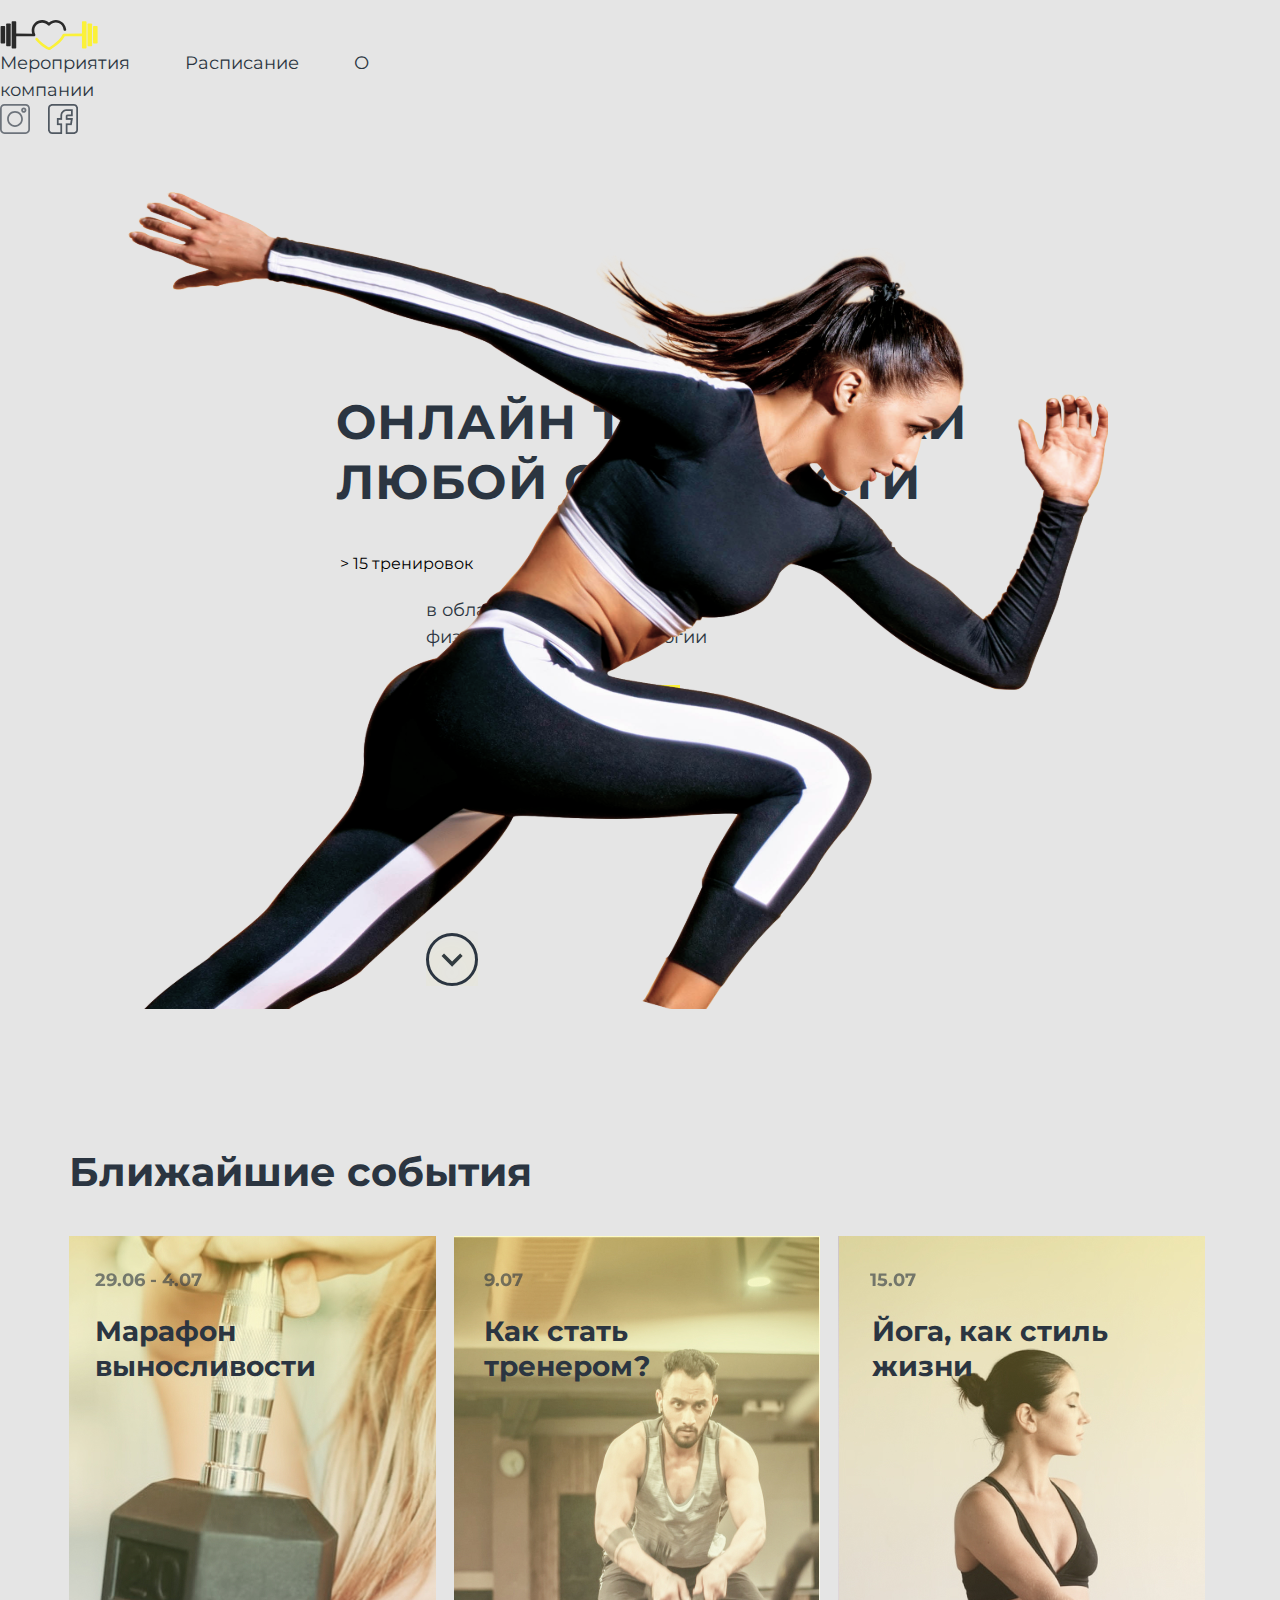
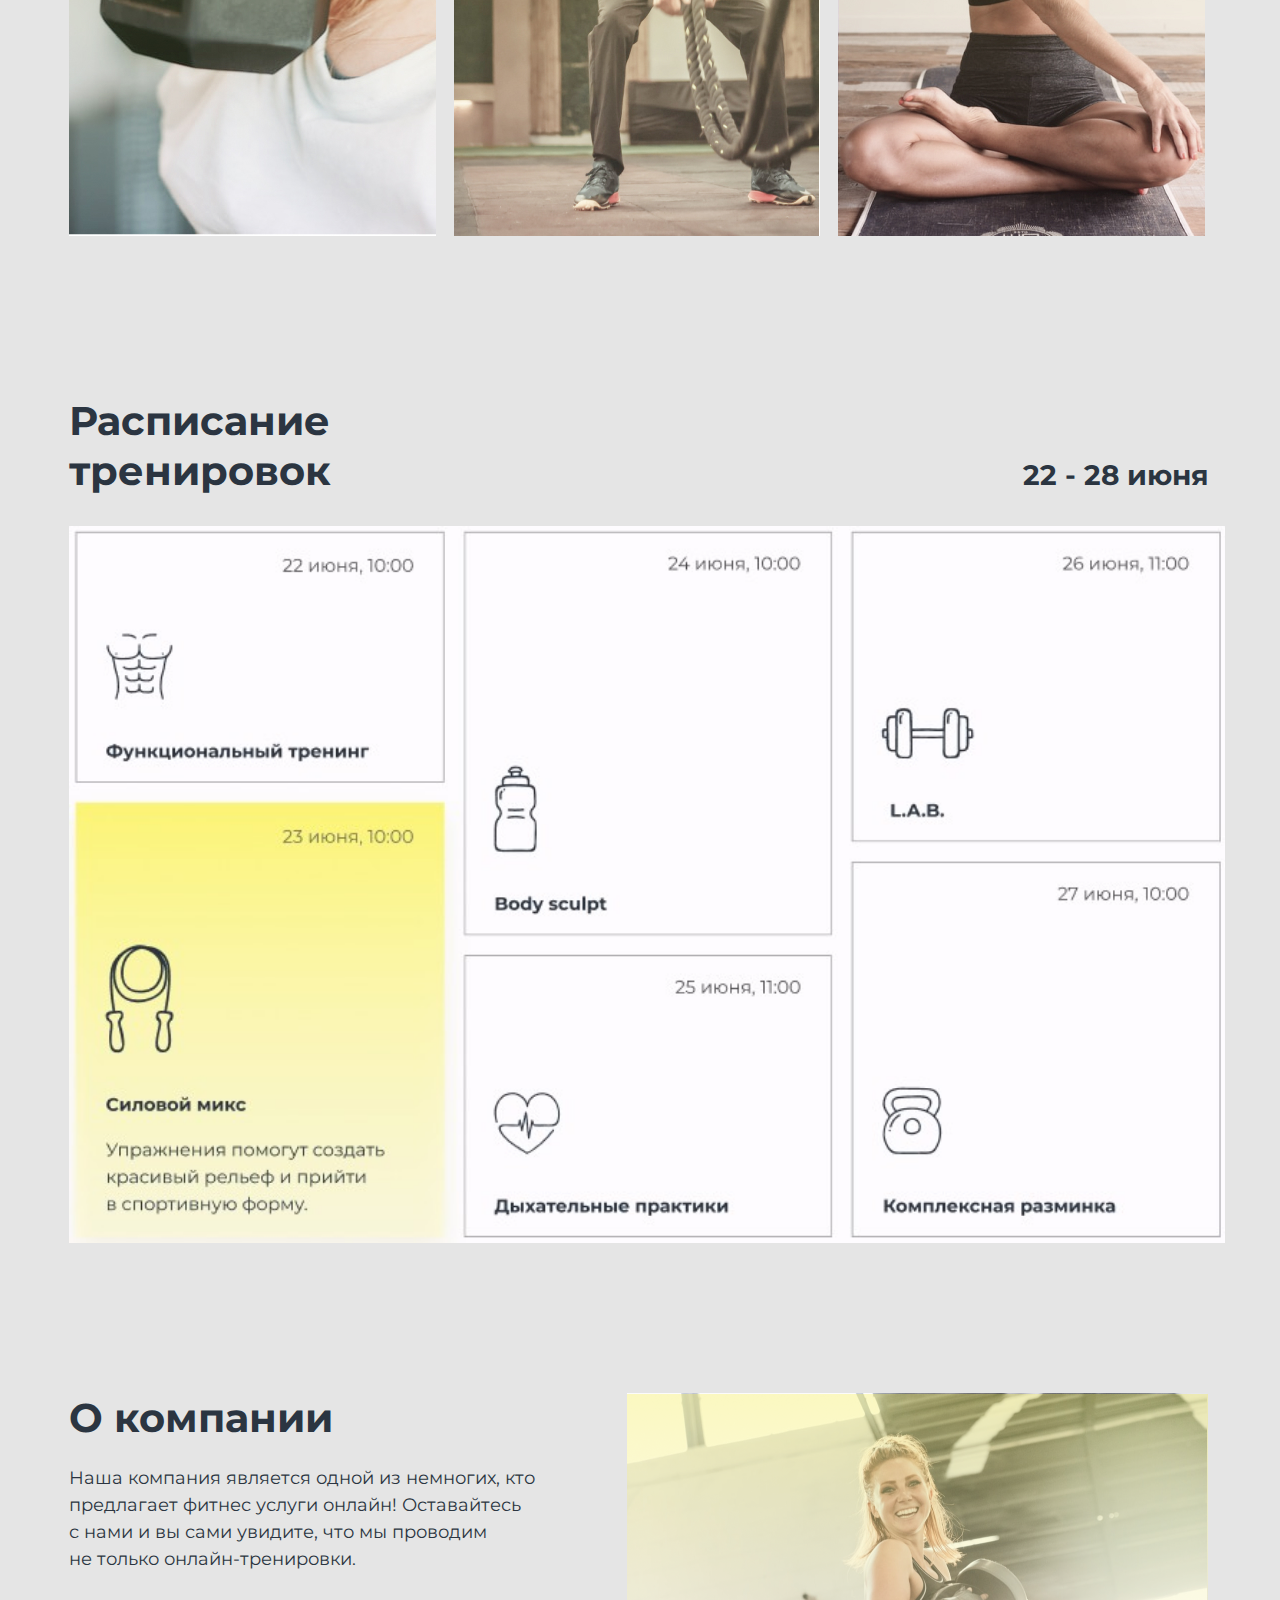
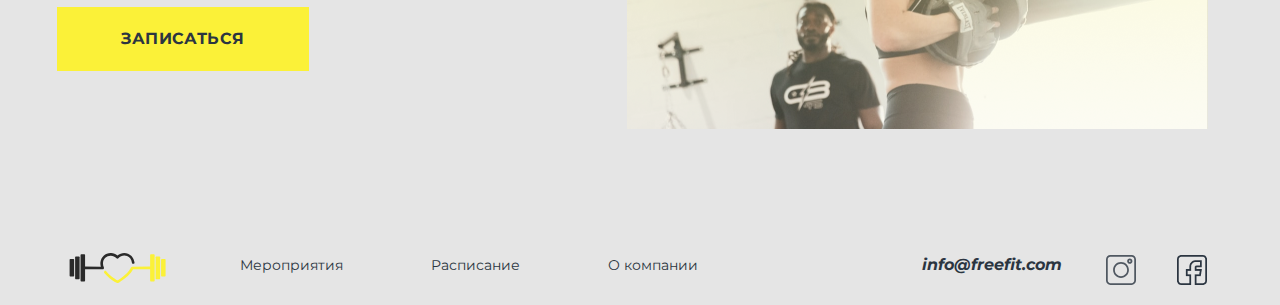
==== index.html @ d6d72d76 "html+css" ====
<!DOCTYPE html>
<html lang="ru">
	<head>
		<meta charset="UTF-8">
		<meta name="viewport" content="width=device-width, initial-scale=1.0">
		<title>Domashka 4</title>
		<link rel="stylesheet" href="css/style.css">
		<link rel="shortcut icon" href="img/icon.ico" type="image/x-icon">
	</head>

	<body>
		<!--HEADER-->
		<header class="header__menu menu">
			<span class="menu__logo logo-menu">
				<img src="img/logo.svg" alt="logo">
			</span>
			<span class="menu__list">
				<a href="#" class="menu__link">Мероприятия</a>
				<a href="#" class="menu__link">Расписание</a>
				<a href="#" class="menu__link">О компании</a>
				</ul>
			</span>
			<span class="menu__social">
				<a target="_blank" href="https://www.instagram.com/?hl=ru"><img src="img/IN.svg" alt="in"></a>
				<a target="_blank" href="https://ru-ru.facebook.com/"><img src="img/face.png" alt="face"></a>
			</span>
		</header>
		<!--MAIN-->
		<main class="main__body body">
			<section class="main__section">
				<div class="main__online">
					<h1>онлайн тренировки любой сложности</h1>
					<p class="main-p">> 15 тренировок</p>
					<p id="main_id">в области спортивной<br>физиологии и нутрициологии</p>
					<div class="main__button button">
						<a class="main__btn btn" href="https://zdrav29.ru/">Узнать подробнее</a>
					</div>
					<img class="arrow" src="img/arrow.svg" alt="arrow">
				</div>
				<div class="main__image">
					<img src="img/girl.svg" alt="girl">
				</div>
				</section>
				<section class="events">
					<div class="events__days days">
						<p>Ближайшие события</p>
					</div>
					<div class="events__spans">
						<span id="June">29.06 - 4.07</span>
						<span id="July">9.07</span>
						<span id="July_2">15.07</span>
					</div>
					<div class="events__spans2">
						<span id="marathon">Марафон выносливости</span>
						<span id="trainer">Как стать тренером?</span>
						<span id="yoga">Йога, как стиль жизни</span>
					</div>
					<div class="events__images">
						<img class="img1" src="img/Image1.jpg" alt="Image1">
						<img class="img2" src="img/Image2.jpg" alt="Image2">
						<img class="img3" src="img/Image3.jpg" alt="Image3">
					</div>
				</section>
				<section class="timetable">
					<span class="timetable__workouts">Расписание тренировок</span>
					<span>22 - 28 июня</span>
					<img  src="img/foto.jpg" alt="foto">
				</section>
				<section class="company">
					<div class="company__days days">
						<p>О компании</p>
					</div>
					<p id="organization">
						Наша компания является одной из немногих, кто предлагает фитнес услуги онлайн! Оставайтесь<br>с нами и вы сами увидите, что мы проводим<br>не только онлайн-тренировки.
					</p>
					<div class="company__button button">
						<a class="company__btn btn" href="https://zdrav29.ru/">Записаться</a>
					</div>
					<img src="img/Image4.png" alt="Image4">
				</section>
		</main>
		<!--FOOTER-->
		<footer class="footer">
			<header class="footer__menu">
				<span	span class="footer__logo">
					<img src="img/logo.svg" alt="logo">
				</span>
			<span class="footer__list">
				<a href="#" class="menu__link">Мероприятия</a>
				<a href="#" class="menu__link">Расписание</a>
				<a href="#" class="menu__link">О компании</a>
				</ul>
			</span>
			<address>info@freefit.com</address>
			<span class="footer__social">
				<a target="_blank" href="https://www.instagram.com/?hl=ru"><img src="img/IN.svg" alt="in"></a>
				<a target="_blank" href="https://ru-ru.facebook.com/"><img src="img/face.png" alt="face"></a>
			</span>

		</footer>
	</body>
</html>
---- css/style.css ----
/* ШРИФТЫ */
@import url("https://fonts.googleapis.com/css2?family=Montserrat:wght@400;700&display=swap");

/*ОБНУЛЯЮЩИЙ СТИЛь*/
*,
*::before,
*::after {
	margin: 0;
	padding: 0;
	border: 0;
}
li {
	list-style: none;
}
a,
a :visited {
	text-decoration: none;
}
a :hover {
	text-decoration: none;
}
h1,
h2,
h3,
h4,
h5,
h6 {
	font-weight: inherit;
	font-size: inherit;
}
img {
	vertical-align: top;
}

/*ДОМАШНЯЯ РАБОТА №4*/
body {
	font-family: "Montserrat", sans-serif;
	max-width: 1820px;
	margin: 0 auto;
	background-color: #E5E5E5;
}

/* =========================HEADER========================= */
.header__menu {
	margin-top: 20px;
}
.menu {
	margin-bottom: 258px;
}
.menu__logo {
	display: inline-block;
}
.logo-menu img {
	margin-right: 234px;
}
.menu__list {
	max-width: 522px;
	display: inline-block;
	margin-right: 866px;
	font-size: 18px;
	line-height: 150%;
	color: #2b3541;
}
.menu__list a {
	font-size: 18px;
	line-height: 150%;
	color: #2b3541;
	margin-right: 50px;
}
.menu__link {
}
.menu__social a {
	display: inline-block;
	margin-right: 14px;
}
.menu__social img {
	width: 30px;
	opacity: 0.8;
}

/* ===========================MAIN========================= */

.main__section {
	margin-bottom: 138px;
}

.main__body {
	margin: 0 auto;
}
h1 {
	width: 676px;
	font-weight: 700;
	font-size: 48px;
	line-height: 125%;
	letter-spacing: 0.03em;
	text-transform: uppercase;
	color: #2b3541;
	padding-left: 336px;
	margin-bottom: 42px;
	display: inline-block;

}
.main__text p{
	font-size: 40px;
	line-height: 125%;
	color: #2b3541;
}
.main-p {
	padding-left: 340px;
	margin-bottom: 24px;
}
#main_id{
	display: inline-block;
	font-size: 18px;
	margin-bottom: 34px;
	line-height: 150%;
	color: #2B3541;
	padding-left: 426px;
}
.button {
	text-align: center;
	width: 252px;
	margin: 0px 0px 182px 428px;
	padding: 20px 0px;
	background: #FBF138;
}
.btn {
	font-weight: 700;
	line-height: 150%;
	letter-spacing: 0.03em;
	text-transform: uppercase;
	color: #2B3541;
}
.arrow {
	margin-left: 426px;
}

.main__image {
	margin: -794px 172px 0px 0px;
	text-align: right;
}
/* ----------------------------------------------------------------------- */
.events {
	max-width: 1143px;
	margin: 0 auto;
	margin-bottom: 160px;
}
.days {
	font-weight: 700;
	font-size: 40px;
	margin-bottom: 70px;
	line-height: 125%;
	color: #2B3541;
	text-align: left;
}
.events__spans {
	font-weight: 700;
	font-size: 18px;
	margin-bottom: 20px;
	line-height: 150%;
	color: #2B3541;
	opacity: 0.6;
}
#June{
	display: inline-block;
	padding-left: 26px;
	margin-right: 277px;
}
#July{
	display: inline-block;
	margin-right: 342px;
}
#July_2{
	display: inline-block;
}
.events__spans2 {
	position: relative;
	z-index: 2;
	font-weight: 700;
	font-size: 28px;
	line-height: 125%;
	color: #2B3541;
}
#marathon{
	display: inline-block;
	width: 260px;
	padding-left: 26px;
	margin-right: 121px;

}
#trainer{
	display: inline-block;
	width: 259px;
	margin-right: 121px;
}
#yoga{
	display: inline-block;
	width: 260px;
}

.events__images {
	margin-top: -148px;
}
.img1 {
	margin-right: 14px;
}
.img2 {
		margin-right: 14px;
}
.img3 {
	
}

/* --------------------------------------------------------- */
.timetable {
	max-width: 1143px;
	margin: 0 auto;
	margin-bottom: 150px;
}
.timetable__workouts {
	display: inline-block;
	margin-right: 594px;
	margin-bottom: 30px;
	width: 356px;
	font-weight: 700;
	font-size: 40px;
	line-height: 125%;
	color: #2B3541;
}
.timetable__workouts + span {
	font-weight: bold;
	font-size: 28px;
	line-height: 125%;
	color: #2B3541;
}
.timetable img {
	width: 1156px;
	text-align: center;
}
/* --------------------------------------------------------- */

.company {
	max-width: 1142px;
	margin: 0 auto;
}
#organization {
	width: 488px;
	margin-top: -48px;
	margin-bottom: 34px;
	font-size: 18px;
	line-height: 150%;
	color: #2B3541;
}
.company__button {
	display: inline-block;
	margin-left: -12px;
}
.company img {
	display: inline-block;
	text-align: right;
	margin-left: 314px;
	margin-top: -214px;
}

/* =========================FOOTER========================= */
.footer {
	max-width: 1142px;
	margin: 0 auto;
	margin-bottom: 20px;
}
.footer__logo img {
	width: 97px;
	margin-right: 50px;
	margin-right: 70px;
}
.footer__list a {
	display: inline-block;
	font-size: 14px;
	line-height: 150%;
	color: #2B3541;
	margin-right: 84px;
}
.footer__list {
	margin-right: 136px;
}
.footer address {
	display: inline-block;
	font-weight: 700;
	line-height: 150%;
	color: #2B3541;
}
.footer__social a {
	display: inline-block;
	width: 27px;
	margin-left: 40px;
}
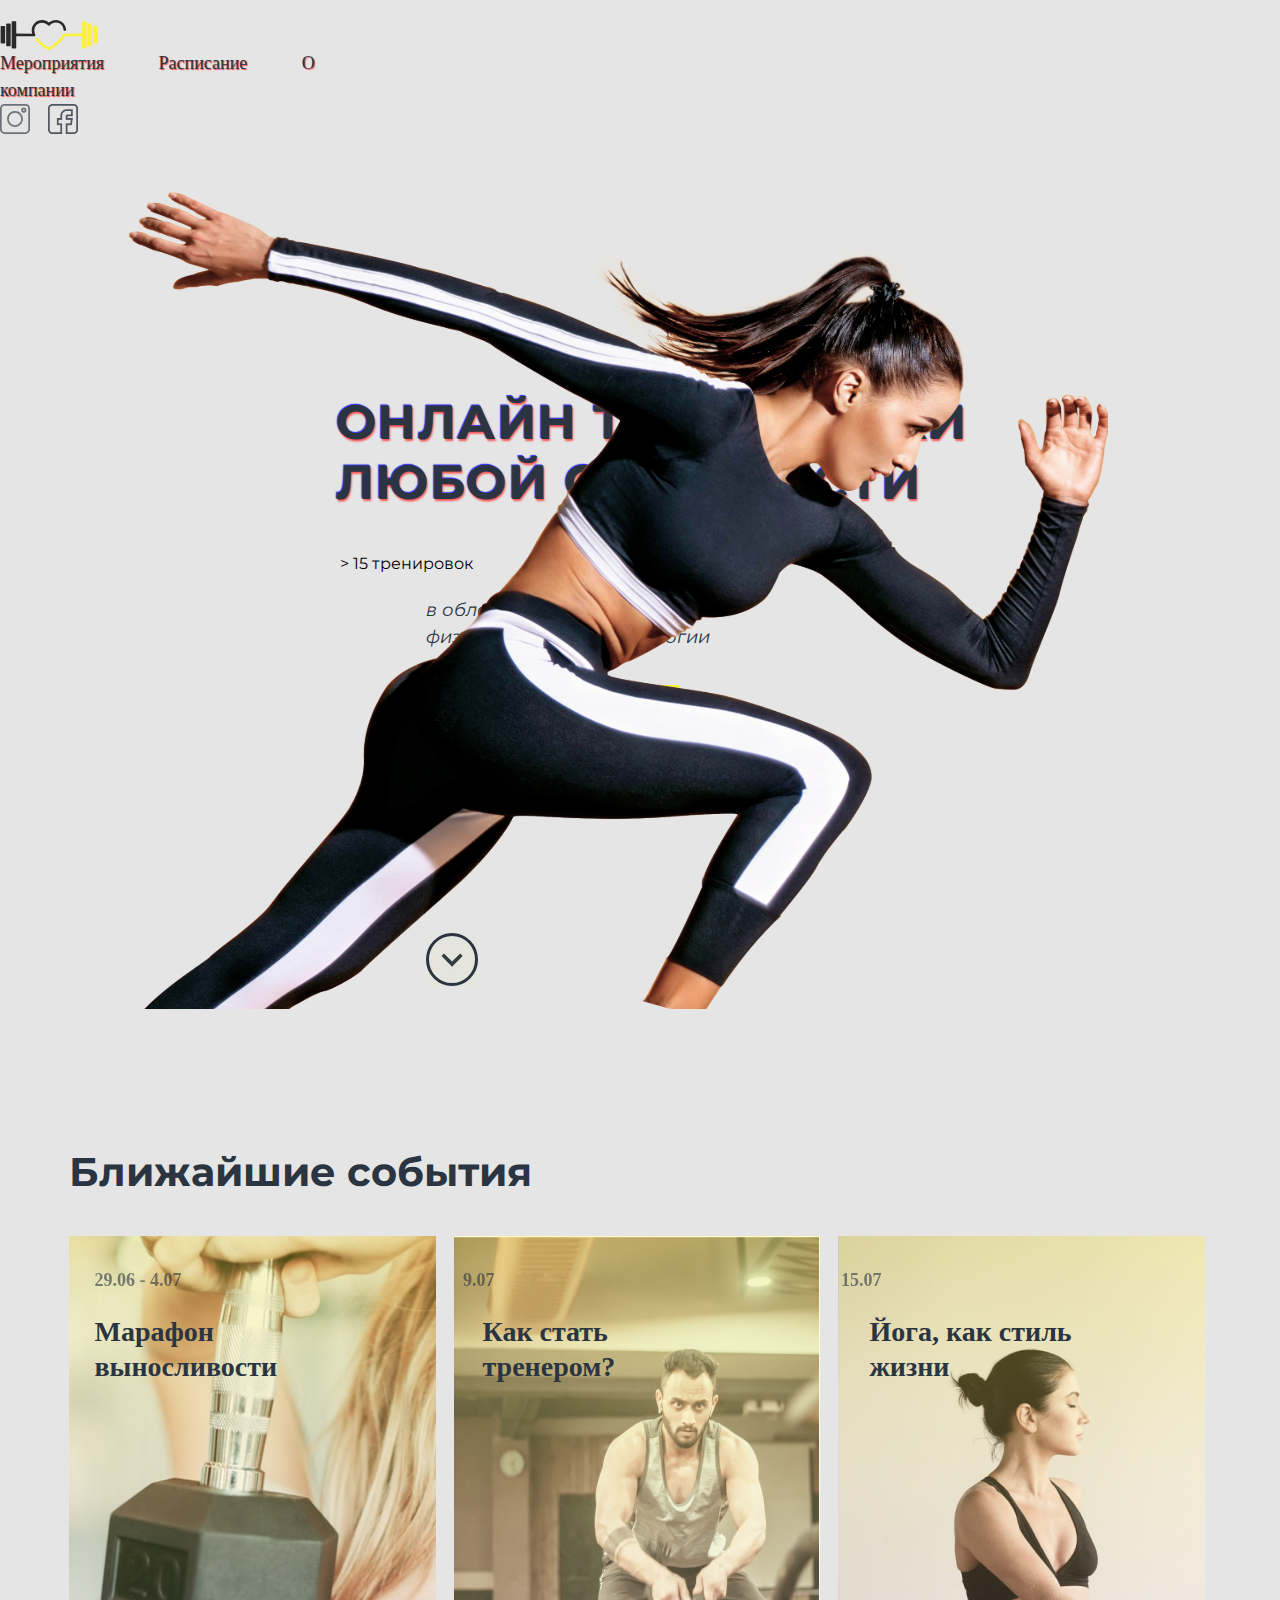
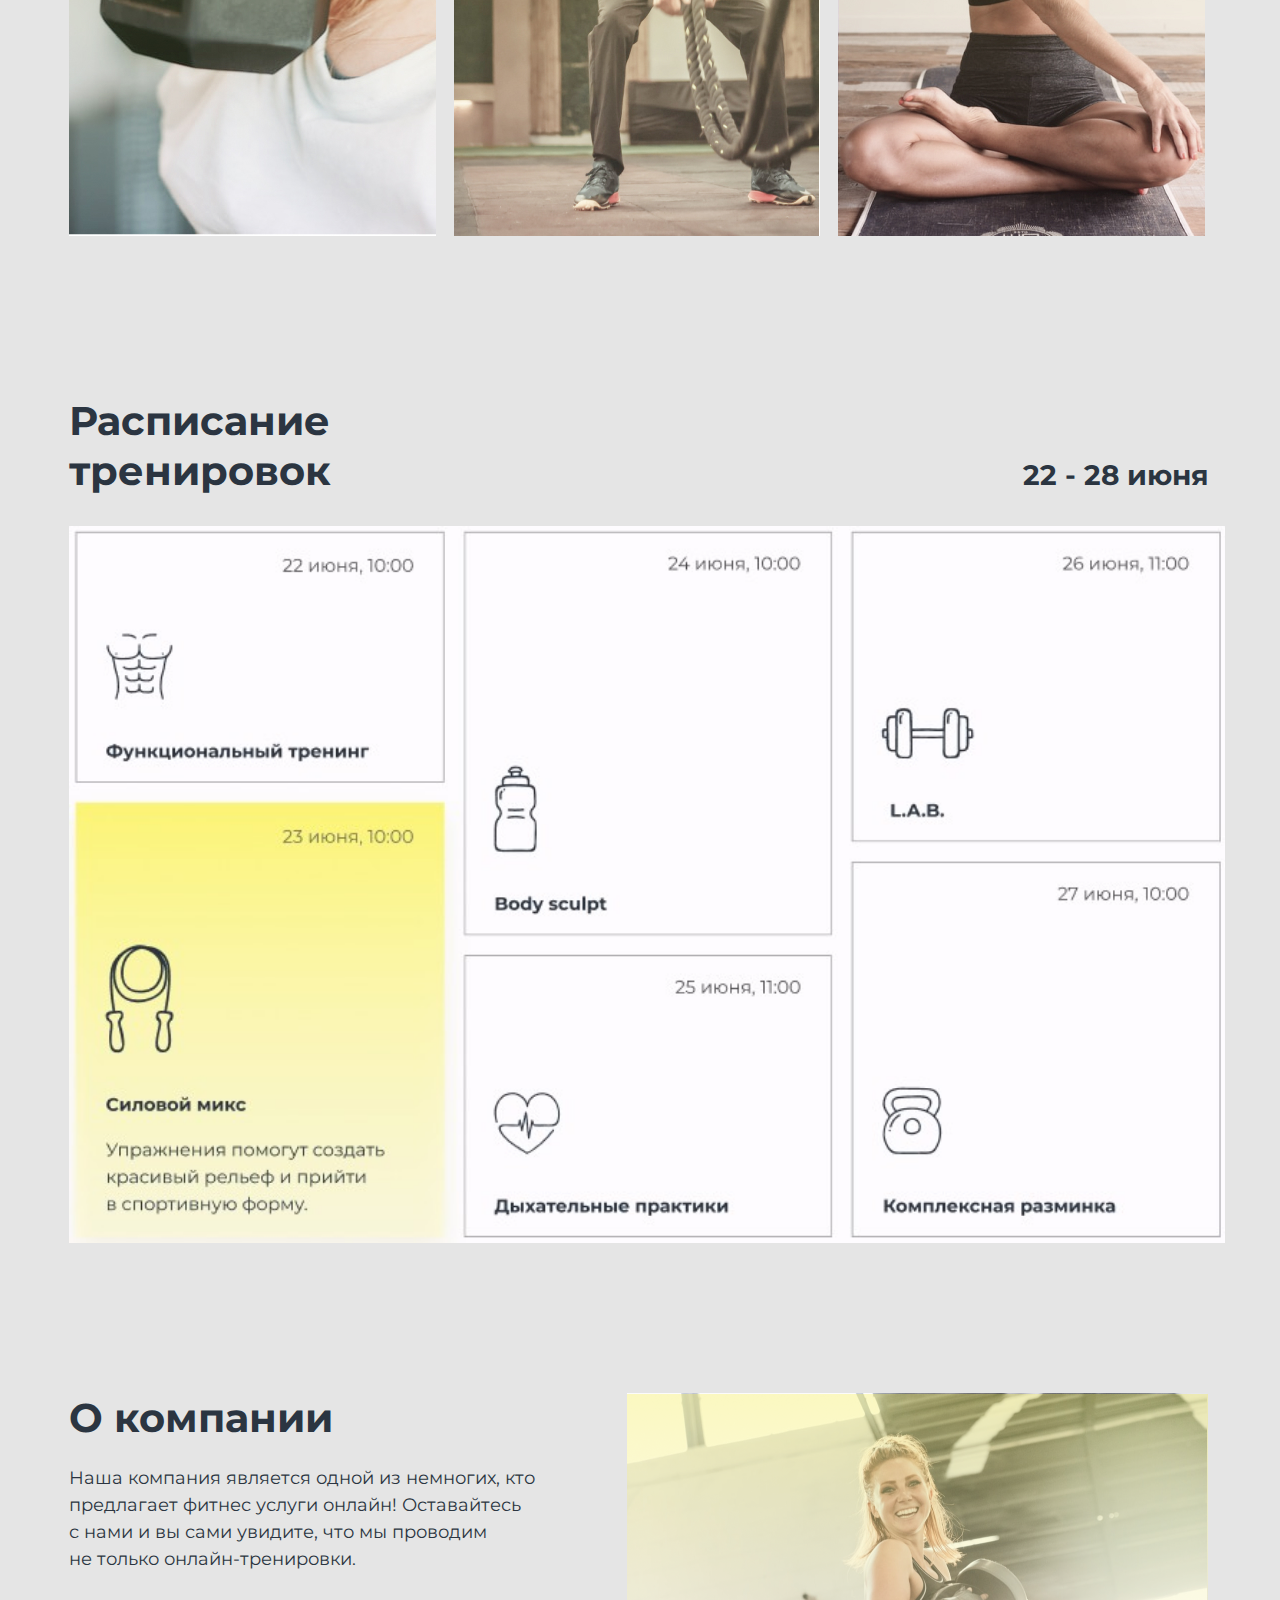
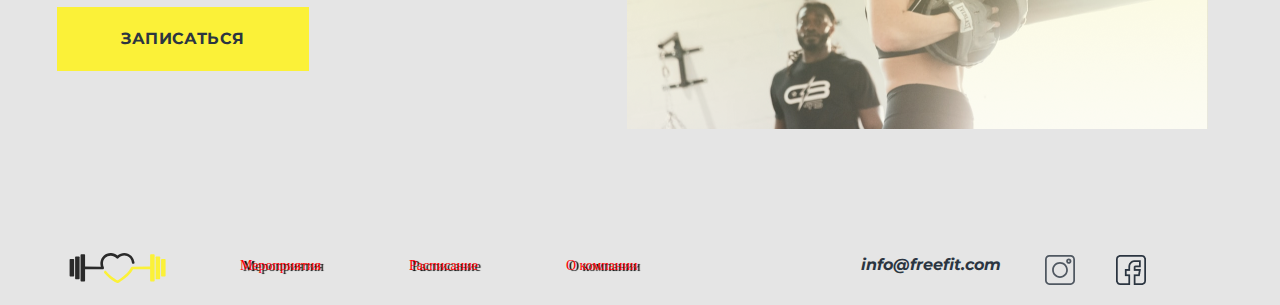
==== commit 7ff52bab: "css" ====
--- a/index.html
+++ b/index.html
@@ -15,9 +15,9 @@
 				<img src="img/logo.svg" alt="logo">
 			</span>
 			<span class="menu__list">
-				<a href="#" class="menu__link">Мероприятия</a>
-				<a href="#" class="menu__link">Расписание</a>
-				<a href="#" class="menu__link">О компании</a>
+				<a href="#eventss" class="menu__link">Мероприятия</a>
+				<a href="#workoutss" class="menu__link">Расписание</a>
+				<a href="#organizations" class="menu__link">О компании</a>
 				</ul>
 			</span>
 			<span class="menu__social">
@@ -29,7 +29,7 @@
 		<main class="main__body body">
 			<section class="main__section">
 				<div class="main__online">
-					<h1>онлайн тренировки любой сложности</h1>
+					<h1 title="Онлайн тренеровки" id="onlines">онлайн тренировки любой сложности</h1>
 					<p class="main-p">> 15 тренировок</p>
 					<p id="main_id">в области спортивной<br>физиологии и нутрициологии</p>
 					<div class="main__button button">
@@ -43,7 +43,7 @@
 				</section>
 				<section class="events">
 					<div class="events__days days">
-						<p>Ближайшие события</p>
+						<p id="eventss">Ближайшие события</p>
 					</div>
 					<div class="events__spans">
 						<span id="June">29.06 - 4.07</span>
@@ -62,13 +62,13 @@
 					</div>
 				</section>
 				<section class="timetable">
-					<span class="timetable__workouts">Расписание тренировок</span>
+					<span class="timetable__workouts" id="workoutss">Расписание тренировок</span>
 					<span>22 - 28 июня</span>
 					<img  src="img/foto.jpg" alt="foto">
 				</section>
 				<section class="company">
 					<div class="company__days days">
-						<p>О компании</p>
+						<p id="organizations">О компании</p>
 					</div>
 					<p id="organization">
 						Наша компания является одной из немногих, кто предлагает фитнес услуги онлайн! Оставайтесь<br>с нами и вы сами увидите, что мы проводим<br>не только онлайн-тренировки.
@@ -86,9 +86,9 @@
 					<img src="img/logo.svg" alt="logo">
 				</span>
 			<span class="footer__list">
-				<a href="#" class="menu__link">Мероприятия</a>
-				<a href="#" class="menu__link">Расписание</a>
-				<a href="#" class="menu__link">О компании</a>
+				<a href="#eventss" class="menu__link">Мероприятия</a>
+				<a href="#workoutss" class="menu__link">Расписание</a>
+				<a href="#organizations" class="menu__link">О компании</a>
 				</ul>
 			</span>
 			<address>info@freefit.com</address>
--- a/css/style.css
+++ b/css/style.css
@@ -1,5 +1,29 @@
 /* ШРИФТЫ */
 @import url("https://fonts.googleapis.com/css2?family=Montserrat:wght@400;700&display=swap");
+
+@font-face {
+	font-family: "Skiff";
+	src: url("Skiff-Bold.woff2") format("woff2"), url("Skiff-Bold.woff") format("woff");
+	font-weight: bold;
+	font-style: normal;
+	font-display: swap;
+}
+
+@font-face {
+	font-family: "Skiff";
+	src: url("Skiff-Regular.woff2") format("woff2"), url("Skiff-Regular.woff") format("woff");
+	font-weight: normal;
+	font-style: normal;
+	font-display: swap;
+}
+
+@font-face {
+	font-family: "Skiff";
+	src: url("Skiff-Medium.woff2") format("woff2"), url("Skiff-Medium.woff") format("woff");
+	font-weight: 500;
+	font-style: normal;
+	font-display: swap;
+}
 
 /*ОБНУЛЯЮЩИЙ СТИЛь*/
 *,
@@ -37,7 +61,7 @@
 	font-family: "Montserrat", sans-serif;
 	max-width: 1820px;
 	margin: 0 auto;
-	background-color: #E5E5E5;
+	background-color: #e5e5e5;
 }
 
 /* =========================HEADER========================= */
@@ -54,12 +78,13 @@
 	margin-right: 234px;
 }
 .menu__list {
+	font-family: "Skiff";
 	max-width: 522px;
 	display: inline-block;
 	margin-right: 866px;
 	font-size: 18px;
 	line-height: 150%;
-	color: #2b3541;
+	text-shadow: 1px 1px 1px rgba(255, 0, 0, 0.7);
 }
 .menu__list a {
 	font-size: 18px;
@@ -98,9 +123,9 @@
 	padding-left: 336px;
 	margin-bottom: 42px;
 	display: inline-block;
-
-}
-.main__text p{
+	text-shadow: 1px 2px 2px rgba(255, 0, 0, 0.623), -1px -1px 1px rgba(0, 0, 255, 0.801);
+}
+.main__text p {
 	font-size: 40px;
 	line-height: 125%;
 	color: #2b3541;
@@ -109,12 +134,13 @@
 	padding-left: 340px;
 	margin-bottom: 24px;
 }
-#main_id{
-	display: inline-block;
-	font-size: 18px;
+#main_id {
+	display: inline-block;
+	font-size: 18px;
+	font-style: oblique;
 	margin-bottom: 34px;
 	line-height: 150%;
-	color: #2B3541;
+	color: #2b3541;
 	padding-left: 426px;
 }
 .button {
@@ -122,14 +148,14 @@
 	width: 252px;
 	margin: 0px 0px 182px 428px;
 	padding: 20px 0px;
-	background: #FBF138;
+	background: #fbf138;
 }
 .btn {
 	font-weight: 700;
 	line-height: 150%;
 	letter-spacing: 0.03em;
 	text-transform: uppercase;
-	color: #2B3541;
+	color: #2b3541;
 }
 .arrow {
 	margin-left: 426px;
@@ -150,50 +176,51 @@
 	font-size: 40px;
 	margin-bottom: 70px;
 	line-height: 125%;
-	color: #2B3541;
+	color: #2b3541;
 	text-align: left;
 }
 .events__spans {
+	font-family: "Skiff";
 	font-weight: 700;
 	font-size: 18px;
 	margin-bottom: 20px;
 	line-height: 150%;
-	color: #2B3541;
+	color: #2b3541;
 	opacity: 0.6;
 }
-#June{
+#June {
 	display: inline-block;
 	padding-left: 26px;
 	margin-right: 277px;
 }
-#July{
+#July {
 	display: inline-block;
 	margin-right: 342px;
 }
-#July_2{
+#July_2 {
 	display: inline-block;
 }
 .events__spans2 {
+	font-family: "Skiff";
 	position: relative;
 	z-index: 2;
 	font-weight: 700;
 	font-size: 28px;
 	line-height: 125%;
-	color: #2B3541;
-}
-#marathon{
+	color: #2b3541;
+}
+#marathon {
 	display: inline-block;
 	width: 260px;
 	padding-left: 26px;
 	margin-right: 121px;
-
-}
-#trainer{
+}
+#trainer {
 	display: inline-block;
 	width: 259px;
 	margin-right: 121px;
 }
-#yoga{
+#yoga {
 	display: inline-block;
 	width: 260px;
 }
@@ -205,10 +232,9 @@
 	margin-right: 14px;
 }
 .img2 {
-		margin-right: 14px;
+	margin-right: 14px;
 }
 .img3 {
-	
 }
 
 /* --------------------------------------------------------- */
@@ -225,13 +251,13 @@
 	font-weight: 700;
 	font-size: 40px;
 	line-height: 125%;
-	color: #2B3541;
+	color: #2b3541;
 }
 .timetable__workouts + span {
 	font-weight: bold;
 	font-size: 28px;
 	line-height: 125%;
-	color: #2B3541;
+	color: #2b3541;
 }
 .timetable img {
 	width: 1156px;
@@ -249,7 +275,7 @@
 	margin-bottom: 34px;
 	font-size: 18px;
 	line-height: 150%;
-	color: #2B3541;
+	color: #2b3541;
 }
 .company__button {
 	display: inline-block;
@@ -277,20 +303,22 @@
 	display: inline-block;
 	font-size: 14px;
 	line-height: 150%;
-	color: #2B3541;
 	margin-right: 84px;
+	color: red;
+	text-shadow: 3px 1px 0.7px black;
 }
 .footer__list {
+	font-family: "Skiff";
 	margin-right: 136px;
 }
 .footer address {
 	display: inline-block;
 	font-weight: 700;
 	line-height: 150%;
-	color: #2B3541;
+	color: #2b3541;
 }
 .footer__social a {
 	display: inline-block;
 	width: 27px;
 	margin-left: 40px;
-}+}
